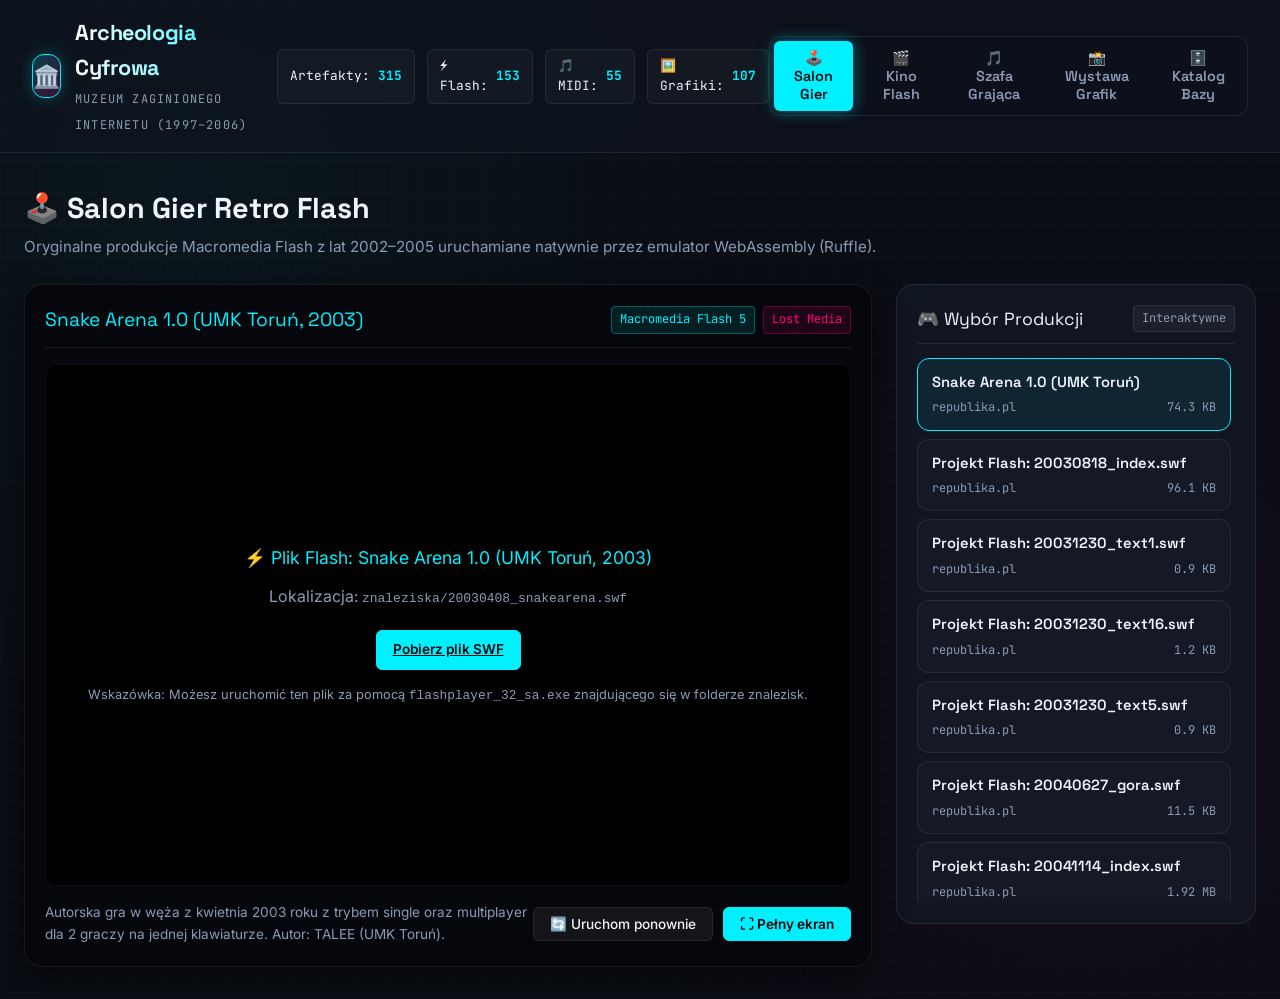
==== index.html @ de964e5b "feat: Inicjalizacja Muzeum Archeologii Cyfrowej (1997-2006)" ====
<!DOCTYPE html>
<html lang="pl">
<head>
  <meta charset="UTF-8">
  <meta name="viewport" content="width=device-width, initial-scale=1.0">
  <title>🏛️ Muzeum Archeologii Cyfrowej (1997–2006)</title>
  <link rel="stylesheet" href="muzeum.css">
  
  <!-- Ruffle: WebAssembly Flash Player Emulator -->
  <script src="https://unpkg.com/@ruffle-rs/ruffle"></script>
  
  <!-- Magenta HTML MIDI Player -->
  <script src="https://cdn.jsdelivr.net/combine/npm/tone@14.7.58,npm/@magenta/music@1.23.1/es6/core.js,npm/html-midi-player@1.4.0"></script>
  
  <!-- Zbiory i Logika Muzeum -->
  <script src="muzeum_data.js"></script>
  <script src="muzeum.js" defer></script>
</head>
<body>

  <!-- Nagłówek Aplikacji -->
  <header class="app-header">
    <div class="brand">
      <div class="brand-icon">🏛️</div>
      <div class="brand-text">
        <h1>Archeologia Cyfrowa</h1>
        <span>Muzeum Zaginionego Internetu (1997–2006)</span>
      </div>
    </div>

    <!-- Pasek Statystyk -->
    <div class="stats-bar">
      <div class="stat-chip">Artefakty: <strong id="stat-total">315</strong></div>
      <div class="stat-chip">⚡ Flash: <strong id="stat-swf">154</strong></div>
      <div class="stat-chip">🎵 MIDI: <strong id="stat-midi">55</strong></div>
      <div class="stat-chip">🖼️ Grafiki: <strong id="stat-img">107</strong></div>
    </div>

    <!-- Nawigacja po Skrzydłach Muzeum -->
    <nav class="museum-nav">
      <button class="nav-btn active" data-tab="tab-arcade">🕹️ Salon Gier</button>
      <button class="nav-btn" data-tab="tab-cinema">🎬 Kino Flash</button>
      <button class="nav-btn" data-tab="tab-jukebox">🎵 Szafa Grająca</button>
      <button class="nav-btn" data-tab="tab-gallery">📸 Wystawa Grafik</button>
      <button class="nav-btn" data-tab="tab-catalog">🗄️ Katalog Bazy</button>
    </nav>
  </header>

  <!-- Główny Kontener Wystaw -->
  <main class="container">

    <!-- 1. SALON GIER FLASH -->
    <section id="tab-arcade" class="museum-section active">
      <div class="section-header">
        <div>
          <h2>🕹️ Salon Gier Retro Flash</h2>
          <p>Oryginalne produkcje Macromedia Flash z lat 2002–2005 uruchamiane natywnie przez emulator WebAssembly (Ruffle).</p>
        </div>
      </div>

      <div class="player-layout">
        <div class="stage-wrapper">
          <div class="stage-header">
            <div class="stage-title">
              <span id="current-stage-title">Snake Arena 1.0 (UMK Toruń, 2003)</span>
            </div>
            <div class="stage-badges">
              <span class="badge badge-arcade">Macromedia Flash 5</span>
              <span class="badge badge-lost">Lost Media</span>
            </div>
          </div>

          <div class="stage-view">
            <div id="ruffle-container"></div>
          </div>

          <div class="stage-controls">
            <div id="current-stage-desc" style="font-size: 0.85rem; color: var(--text-muted); max-width: 60%;">
              Autorska gra w węża z kwietnia 2003 roku z trybem single oraz multiplayer dla 2 graczy na jednej klawiaturze. Autor: TALEE (UMK Toruń).
            </div>
            <div class="btn-group">
              <button id="btn-restart-swf" class="btn-action">🔄 Uruchom ponownie</button>
              <button id="btn-fullscreen-swf" class="btn-action btn-primary">⛶ Pełny ekran</button>
            </div>
          </div>
        </div>

        <!-- Boczna Lista Wyboru Gier i Projektów -->
        <div class="drawer-panel">
          <div class="drawer-header">
            <span>🎮 Wybór Produkcji</span>
            <span class="badge">Interaktywne</span>
          </div>
          <div id="arcade-playlist" class="item-list"></div>
        </div>
      </div>
    </section>

    <!-- 2. KINO FLASH -->
    <section id="tab-cinema" class="museum-section">
      <div class="section-header">
        <div>
          <h2>🎬 Kino Animacji i Prezentacji Flash</h2>
          <p>Historyczne etiudy, kreskówki amatorskie i prezentacje multimedialne z polskiego internetu (Republika / Webpark).</p>
        </div>
      </div>

      <div class="drawer-panel" style="height: auto; max-height: none;">
        <div class="drawer-header">
          <span>📽️ Zbiór Animacji i Etiud</span>
          <span class="badge">Kliknij, aby odtworzyć w Salonie</span>
        </div>
        <div id="cinema-playlist" style="display: grid; grid-template-columns: repeat(auto-fill, minmax(280px, 1fr)); gap: 12px; padding: 12px 0;"></div>
      </div>
    </section>

    <!-- 3. SZAFA GRAJĄCA MIDI -->
    <section id="tab-jukebox" class="museum-section">
      <div class="section-header">
        <div>
          <h2>🎵 Szafa Grająca MIDI (1994–2006)</h2>
          <p>Ocalone kompozycje polskiego internetu oraz kultowe tematy filmowe i syntetyczne z serwerów GeoCities i Polboxa.</p>
        </div>
      </div>

      <div class="jukebox-layout">
        <!-- Odtwarzacz Kasetowy -->
        <div class="jukebox-deck">
          <div class="cassette-visualizer">
            <div class="cassette-label">
              <h3 id="current-midi-title">Nine Inch Nails – Closer (Warren Rice 1994)</h3>
              <p id="current-midi-meta">GeoCities SunsetStrip • Roland SCC-1 • 69.6 KB</p>
            </div>
            <div class="cassette-reels">
              <div class="reel"></div>
              <div class="reel"></div>
            </div>
          </div>

          <!-- Miernik VU -->
          <div class="vu-meter">
            <div class="vu-bar"></div><div class="vu-bar"></div><div class="vu-bar"></div><div class="vu-bar"></div>
            <div class="vu-bar"></div><div class="vu-bar"></div><div class="vu-bar"></div><div class="vu-bar"></div>
            <div class="vu-bar"></div><div class="vu-bar"></div><div class="vu-bar"></div><div class="vu-bar"></div>
            <div class="vu-bar"></div><div class="vu-bar"></div><div class="vu-bar"></div><div class="vu-bar"></div>
            <div class="vu-bar"></div><div class="vu-bar"></div><div class="vu-bar"></div><div class="vu-bar"></div>
          </div>

          <!-- Kontrolki Audio -->
          <div class="audio-controls">
            <button id="btn-play-midi" class="btn-ctrl btn-play-big" title="Odtwarzaj / Pauza">▶</button>
            <a id="btn-download-midi" href="#" download class="btn-ctrl" title="Pobierz plik .MID na dysk">💾</a>
          </div>

          <!-- Komponent HTML MIDI Player Magenta -->
          <div style="width: 100%; max-width: 480px; margin-top: 10px;">
            <midi-player id="embedded-midi-player" sound-font="https://storage.googleapis.com/magentadata/js/soundfonts/sgm_plus" style="width: 100%; filter: invert(0.9) hue-rotate(180deg);"></midi-player>
          </div>
        </div>

        <!-- Lista Utworów MIDI -->
        <div class="drawer-panel">
          <div class="drawer-header">
            <span>🎼 Lista Ścieżek Dźwiękowych</span>
            <span class="badge">55 Utworów</span>
          </div>
          <div id="jukebox-playlist" class="item-list"></div>
        </div>
      </div>
    </section>

    <!-- 4. WYSTAWA GRAFIK -->
    <section id="tab-gallery" class="museum-section">
      <div class="section-header">
        <div>
          <h2>📸 Wystawa Fotografii i Digital Art (1998–2006)</h2>
          <p>Osobiste archiwa fotograficzne, unikatowe layouty oraz grafiki z epoki modemów dial-up.</p>
        </div>
      </div>

      <div id="gallery-grid" class="gallery-grid"></div>
    </section>

    <!-- 5. GŁÓWNY KATALOG BAZY -->
    <section id="tab-catalog" class="museum-section">
      <div class="section-header">
        <div>
          <h2>🗄️ Kompletne Archiwum Znalezisk</h2>
          <p>Wszystkie 315 zabezpieczonych obiektów binarnych z możliwością natychmiastowego przeszukiwania i filtrowania.</p>
        </div>
        <div id="catalog-count" style="font-family: var(--font-mono); font-size: 0.85rem; color: var(--neon-cyan);"></div>
      </div>

      <!-- Filtry tabeli -->
      <div class="catalog-filter-bar">
        <input type="text" id="catalog-search" class="search-input" placeholder="🔍 Szukaj po nazwie, domenie, autorze lub opisie...">
        <select id="filter-format" class="select-filter">
          <option value="all">Wszystkie Formaty</option>
          <option value="SWF">⚡ Flash (SWF)</option>
          <option value="MIDI">🎵 Muzyka (MIDI)</option>
          <option value="GIF">🎞️ Animacje (GIF)</option>
          <option value="JPEG">🖼️ Obrazy (JPEG)</option>
        </select>
        <select id="filter-domain" class="select-filter">
          <option value="all">Wszystkie Domeny</option>
          <option value="republika.pl">republika.pl</option>
          <option value="webpark.pl">webpark.pl</option>
          <option value="free.polbox.pl">free.polbox.pl</option>
          <option value="geocities.com">geocities.com</option>
        </select>
      </div>

      <!-- Tabela danych -->
      <div class="table-wrapper">
        <table class="data-table">
          <thead>
            <tr>
              <th>Format</th>
              <th>Plik i Opis</th>
              <th>Rozmiar</th>
              <th>Data Archiwizacji</th>
              <th>Domena</th>
              <th>Archiwum</th>
            </tr>
          </thead>
          <tbody id="catalog-table-body"></tbody>
        </table>
      </div>
    </section>

  </main>

  <!-- Modal Lightbox dla Grafik -->
  <div id="lightbox-modal" class="lightbox-modal">
    <div class="lightbox-content">
      <div class="lightbox-body">
        <img id="lightbox-img" src="" alt="Powiększenie">
      </div>
      <div class="lightbox-footer">
        <div>
          <h3 id="lightbox-title" style="font-family: var(--font-heading); font-size: 1.1rem; color: var(--neon-cyan);"></h3>
          <p id="lightbox-meta" style="font-family: var(--font-mono); font-size: 0.8rem; color: var(--text-muted);"></p>
        </div>
        <div class="btn-group">
          <a id="lightbox-orig" href="#" target="_blank" class="btn-action">Źródłowy URL</a>
          <button id="lightbox-close" class="btn-action btn-primary">Zamknij</button>
        </div>
      </div>
    </div>
  </div>

</body>
</html>
---- muzeum.css ----
/* Muzeum Archeologii Cyfrowej: Modern Retro-Cyberpunk Design System */
@import url('https://fonts.googleapis.com/css2?family=Inter:wght@300;400;500;600;700&family=JetBrains+Mono:wght@400;500;700&family=Space+Grotesk:wght@500;600;700&display=swap');

:root {
  --bg-main: #0a0d14;
  --bg-card: rgba(18, 24, 38, 0.75);
  --bg-card-hover: rgba(26, 35, 56, 0.85);
  --bg-glass: rgba(15, 20, 32, 0.65);
  --border-subtle: rgba(255, 255, 255, 0.08);
  --border-accent: rgba(0, 240, 255, 0.35);
  --border-active: #00f0ff;
  
  --neon-cyan: #00f0ff;
  --neon-magenta: #ff007f;
  --neon-amber: #ffb800;
  --neon-green: #00ff66;
  --neon-purple: #9d4edd;
  
  --text-main: #f0f4fc;
  --text-muted: #8b9bb4;
  --text-dim: #54647c;
  
  --font-heading: 'Space Grotesk', sans-serif;
  --font-body: 'Inter', sans-serif;
  --font-mono: 'JetBrains Mono', monospace;
  
  --radius-sm: 6px;
  --radius-md: 12px;
  --radius-lg: 18px;
  --shadow-glow: 0 0 20px rgba(0, 240, 255, 0.15);
  --shadow-card: 0 10px 30px rgba(0, 0, 0, 0.5);
  --transition: all 0.25s cubic-bezier(0.16, 1, 0.3, 1);
}

* {
  box-sizing: border-box;
  margin: 0;
  padding: 0;
}

body {
  background-color: var(--bg-main);
  background-image: 
    radial-gradient(circle at 15% 20%, rgba(0, 240, 255, 0.04) 0%, transparent 40%),
    radial-gradient(circle at 85% 70%, rgba(255, 0, 127, 0.04) 0%, transparent 40%),
    linear-gradient(rgba(255, 255, 255, 0.015) 1px, transparent 1px),
    linear-gradient(90deg, rgba(255, 255, 255, 0.015) 1px, transparent 1px);
  background-size: 100% 100%, 100% 100%, 32px 32px, 32px 32px;
  color: var(--text-main);
  font-family: var(--font-body);
  line-height: 1.6;
  min-height: 100vh;
  overflow-x: hidden;
}

/* Scrollbar */
::-webkit-scrollbar {
  width: 8px;
  height: 8px;
}
::-webkit-scrollbar-track {
  background: var(--bg-main);
}
::-webkit-scrollbar-thumb {
  background: #202b40;
  border-radius: 4px;
}
::-webkit-scrollbar-thumb:hover {
  background: var(--neon-cyan);
}

/* App Header */
header.app-header {
  backdrop-filter: blur(16px);
  -webkit-backdrop-filter: blur(16px);
  background: var(--bg-glass);
  border-bottom: 1px solid var(--border-subtle);
  position: sticky;
  top: 0;
  z-index: 100;
  padding: 16px 32px;
  display: flex;
  justify-content: space-between;
  align-items: center;
}

.brand {
  display: flex;
  align-items: center;
  gap: 14px;
}

.brand-icon {
  width: 44px;
  height: 44px;
  background: linear-gradient(135deg, rgba(0, 240, 255, 0.2), rgba(255, 0, 127, 0.2));
  border: 1px solid var(--neon-cyan);
  border-radius: var(--radius-md);
  display: flex;
  align-items: center;
  justify-content: center;
  font-size: 22px;
  box-shadow: 0 0 15px rgba(0, 240, 255, 0.25);
}

.brand-text h1 {
  font-family: var(--font-heading);
  font-size: 1.35rem;
  font-weight: 700;
  letter-spacing: -0.02em;
  background: linear-gradient(90deg, #ffffff, var(--neon-cyan));
  -webkit-background-clip: text;
  -webkit-text-fill-color: transparent;
}

.brand-text span {
  font-family: var(--font-mono);
  font-size: 0.75rem;
  color: var(--text-muted);
  text-transform: uppercase;
  letter-spacing: 0.1em;
}

/* Stats Pill Bar */
.stats-bar {
  display: flex;
  gap: 12px;
}

.stat-chip {
  background: rgba(255, 255, 255, 0.03);
  border: 1px solid var(--border-subtle);
  border-radius: var(--radius-sm);
  padding: 6px 12px;
  display: flex;
  align-items: center;
  gap: 8px;
  font-family: var(--font-mono);
  font-size: 0.8rem;
}

.stat-chip strong {
  color: var(--neon-cyan);
  font-weight: 700;
}

/* Main Navigation */
nav.museum-nav {
  display: flex;
  gap: 8px;
  background: rgba(14, 18, 28, 0.8);
  padding: 4px;
  border-radius: var(--radius-md);
  border: 1px solid var(--border-subtle);
}

.nav-btn {
  background: transparent;
  border: none;
  color: var(--text-muted);
  padding: 8px 16px;
  font-family: var(--font-heading);
  font-size: 0.9rem;
  font-weight: 600;
  border-radius: var(--radius-sm);
  cursor: pointer;
  display: flex;
  align-items: center;
  gap: 8px;
  transition: var(--transition);
}

.nav-btn:hover {
  color: var(--text-main);
  background: rgba(255, 255, 255, 0.05);
}

.nav-btn.active {
  color: #0a0d14;
  background: var(--neon-cyan);
  box-shadow: 0 0 16px rgba(0, 240, 255, 0.4);
}

/* Main Container */
main.container {
  max-width: 1440px;
  margin: 0 auto;
  padding: 32px 24px;
}

/* Section Container */
.museum-section {
  display: none;
  animation: fadeIn 0.3s ease-out;
}

.museum-section.active {
  display: block;
}

@keyframes fadeIn {
  from { opacity: 0; transform: translateY(8px); }
  to { opacity: 1; transform: translateY(0); }
}

/* Section Header */
.section-header {
  margin-bottom: 24px;
  display: flex;
  justify-content: space-between;
  align-items: flex-end;
}

.section-header h2 {
  font-family: var(--font-heading);
  font-size: 1.8rem;
  color: var(--text-main);
  display: flex;
  align-items: center;
  gap: 12px;
}

.section-header p {
  color: var(--text-muted);
  font-size: 0.95rem;
  margin-top: 4px;
}

/* Arcade / Cinema Layout */
.player-layout {
  display: grid;
  grid-template-columns: 1fr 360px;
  gap: 24px;
}

@media (max-width: 1024px) {
  .player-layout {
    grid-template-columns: 1fr;
  }
}

.stage-wrapper {
  background: #05070c;
  border: 1px solid var(--border-subtle);
  border-radius: var(--radius-lg);
  padding: 20px;
  display: flex;
  flex-direction: column;
  box-shadow: var(--shadow-card);
  position: relative;
  overflow: hidden;
}

.stage-header {
  display: flex;
  justify-content: space-between;
  align-items: center;
  margin-bottom: 16px;
  padding-bottom: 12px;
  border-bottom: 1px solid var(--border-subtle);
}

.stage-title {
  font-family: var(--font-heading);
  font-size: 1.2rem;
  color: var(--neon-cyan);
  display: flex;
  align-items: center;
  gap: 8px;
}

.stage-badges {
  display: flex;
  gap: 8px;
}

.badge {
  font-family: var(--font-mono);
  font-size: 0.75rem;
  padding: 3px 8px;
  border-radius: 4px;
  background: rgba(255, 255, 255, 0.05);
  border: 1px solid var(--border-subtle);
  color: var(--text-muted);
}

.badge-arcade {
  background: rgba(0, 240, 255, 0.1);
  color: var(--neon-cyan);
  border-color: rgba(0, 240, 255, 0.3);
}

.badge-lost {
  background: rgba(255, 0, 127, 0.1);
  color: var(--neon-magenta);
  border-color: rgba(255, 0, 127, 0.3);
}

.stage-view {
  width: 100%;
  min-height: 480px;
  background: #000000;
  border-radius: var(--radius-md);
  display: flex;
  align-items: center;
  justify-content: center;
  position: relative;
  overflow: hidden;
  border: 1px solid rgba(255, 255, 255, 0.05);
}

#ruffle-container {
  width: 100%;
  height: 520px;
  display: flex;
  align-items: center;
  justify-content: center;
}

ruffle-player {
  width: 100%;
  height: 100%;
}

.stage-controls {
  margin-top: 16px;
  display: flex;
  justify-content: space-between;
  align-items: center;
}

.btn-group {
  display: flex;
  gap: 10px;
}

.btn-action {
  background: rgba(255, 255, 255, 0.06);
  border: 1px solid var(--border-subtle);
  color: var(--text-main);
  padding: 8px 16px;
  font-family: var(--font-body);
  font-size: 0.85rem;
  font-weight: 500;
  border-radius: var(--radius-sm);
  cursor: pointer;
  display: inline-flex;
  align-items: center;
  gap: 8px;
  transition: var(--transition);
}

.btn-action:hover {
  background: rgba(0, 240, 255, 0.15);
  border-color: var(--neon-cyan);
  color: var(--neon-cyan);
}

.btn-primary {
  background: var(--neon-cyan);
  color: #05070c;
  font-weight: 600;
  border-color: var(--neon-cyan);
}

.btn-primary:hover {
  background: #4ef5ff;
  color: #05070c;
  box-shadow: 0 0 15px rgba(0, 240, 255, 0.4);
}

/* Playlist / Drawer Panel */
.drawer-panel {
  background: var(--bg-card);
  border: 1px solid var(--border-subtle);
  border-radius: var(--radius-lg);
  padding: 20px;
  display: flex;
  flex-direction: column;
  height: 640px;
}

.drawer-header {
  font-family: var(--font-heading);
  font-size: 1.1rem;
  margin-bottom: 14px;
  padding-bottom: 10px;
  border-bottom: 1px solid var(--border-subtle);
  display: flex;
  justify-content: space-between;
  align-items: center;
}

.item-list {
  overflow-y: auto;
  display: flex;
  flex-direction: column;
  gap: 8px;
  flex: 1;
  padding-right: 4px;
}

.list-card {
  background: rgba(255, 255, 255, 0.02);
  border: 1px solid var(--border-subtle);
  border-radius: var(--radius-md);
  padding: 12px 14px;
  cursor: pointer;
  transition: var(--transition);
  display: flex;
  flex-direction: column;
  gap: 4px;
}

.list-card:hover {
  background: var(--bg-card-hover);
  border-color: rgba(0, 240, 255, 0.3);
  transform: translateX(3px);
}

.list-card.active {
  background: rgba(0, 240, 255, 0.08);
  border-color: var(--neon-cyan);
}

.list-card-title {
  font-family: var(--font-heading);
  font-size: 0.92rem;
  font-weight: 600;
  color: var(--text-main);
  white-space: nowrap;
  overflow: hidden;
  text-overflow: ellipsis;
}

.list-card-meta {
  font-family: var(--font-mono);
  font-size: 0.75rem;
  color: var(--text-muted);
  display: flex;
  justify-content: space-between;
}

/* Jukebox Component */
.jukebox-layout {
  display: grid;
  grid-template-columns: 1fr 380px;
  gap: 24px;
}

@media (max-width: 1024px) {
  .jukebox-layout {
    grid-template-columns: 1fr;
  }
}

.jukebox-deck {
  background: linear-gradient(180deg, #121826 0%, #0c101a 100%);
  border: 1px solid var(--border-subtle);
  border-radius: var(--radius-lg);
  padding: 32px;
  display: flex;
  flex-direction: column;
  align-items: center;
  box-shadow: var(--shadow-card);
}

.cassette-visualizer {
  width: 100%;
  max-width: 480px;
  height: 180px;
  background: #080b12;
  border: 2px solid #202b40;
  border-radius: 14px;
  margin-bottom: 28px;
  padding: 20px;
  display: flex;
  flex-direction: column;
  justify-content: space-between;
  box-shadow: inset 0 0 30px rgba(0, 0, 0, 0.8), 0 0 20px rgba(0, 240, 255, 0.05);
  position: relative;
}

.cassette-reels {
  display: flex;
  justify-content: space-around;
  align-items: center;
  margin-top: 10px;
}

.reel {
  width: 64px;
  height: 64px;
  border-radius: 50%;
  background: radial-gradient(circle, #ffffff 15%, #1a2233 16%, #0d121c 60%, #ffffff 61%, #0d121c 65%);
  border: 3px solid #334460;
  position: relative;
  transition: transform 0.1s linear;
}

.reel.spinning {
  animation: spin 3s linear infinite;
}

@keyframes spin {
  from { transform: rotate(0deg); }
  to { transform: rotate(360deg); }
}

.cassette-label {
  background: rgba(255, 184, 0, 0.1);
  border: 1px dashed rgba(255, 184, 0, 0.4);
  border-radius: 6px;
  padding: 8px 14px;
  text-align: center;
}

.cassette-label h3 {
  font-family: var(--font-heading);
  font-size: 1rem;
  color: var(--neon-amber);
  white-space: nowrap;
  overflow: hidden;
  text-overflow: ellipsis;
}

.cassette-label p {
  font-family: var(--font-mono);
  font-size: 0.75rem;
  color: var(--text-muted);
}

.vu-meter {
  display: flex;
  gap: 4px;
  height: 24px;
  width: 100%;
  max-width: 480px;
  align-items: flex-end;
  margin-bottom: 24px;
}

.vu-bar {
  flex: 1;
  background: #141c2c;
  border-radius: 2px;
  height: 20%;
  transition: height 0.15s ease;
}

.vu-bar.active {
  background: linear-gradient(0deg, var(--neon-green) 0%, var(--neon-amber) 70%, var(--neon-magenta) 100%);
  box-shadow: 0 0 8px rgba(0, 255, 102, 0.4);
}

.audio-controls {
  display: flex;
  gap: 16px;
  margin-bottom: 24px;
}

.btn-ctrl {
  width: 52px;
  height: 52px;
  border-radius: 50%;
  background: rgba(255, 255, 255, 0.05);
  border: 1px solid var(--border-subtle);
  color: var(--text-main);
  font-size: 1.2rem;
  cursor: pointer;
  display: flex;
  align-items: center;
  justify-content: center;
  transition: var(--transition);
}

.btn-ctrl:hover {
  background: rgba(0, 240, 255, 0.2);
  border-color: var(--neon-cyan);
  color: var(--neon-cyan);
  transform: scale(1.08);
}

.btn-play-big {
  width: 64px;
  height: 64px;
  background: var(--neon-cyan);
  color: #0a0d14;
  font-size: 1.5rem;
  border: none;
}

.btn-play-big:hover {
  background: #4ef5ff;
  color: #0a0d14;
  box-shadow: 0 0 25px rgba(0, 240, 255, 0.5);
}

/* Gallery Grid */
.gallery-grid {
  display: grid;
  grid-template-columns: repeat(auto-fill, minmax(260px, 1fr));
  gap: 20px;
}

.gallery-card {
  background: var(--bg-card);
  border: 1px solid var(--border-subtle);
  border-radius: var(--radius-md);
  overflow: hidden;
  cursor: pointer;
  transition: var(--transition);
  display: flex;
  flex-direction: column;
}

.gallery-card:hover {
  border-color: var(--neon-cyan);
  transform: translateY(-4px);
  box-shadow: var(--shadow-glow);
}

.gallery-thumb-wrap {
  width: 100%;
  height: 180px;
  background: #06080e;
  display: flex;
  align-items: center;
  justify-content: center;
  overflow: hidden;
  position: relative;
}

.gallery-thumb-wrap img {
  max-width: 100%;
  max-height: 100%;
  object-fit: contain;
  transition: transform 0.3s ease;
}

.gallery-card:hover .gallery-thumb-wrap img {
  transform: scale(1.05);
}

.gallery-info {
  padding: 14px;
  display: flex;
  flex-direction: column;
  gap: 4px;
}

.gallery-title {
  font-family: var(--font-heading);
  font-size: 0.95rem;
  font-weight: 600;
  white-space: nowrap;
  overflow: hidden;
  text-overflow: ellipsis;
}

.gallery-meta {
  font-family: var(--font-mono);
  font-size: 0.75rem;
  color: var(--text-muted);
  display: flex;
  justify-content: space-between;
}

/* Catalog Table View */
.catalog-filter-bar {
  display: flex;
  gap: 16px;
  margin-bottom: 20px;
  flex-wrap: wrap;
}

.search-input {
  flex: 1;
  min-width: 260px;
  background: rgba(255, 255, 255, 0.03);
  border: 1px solid var(--border-subtle);
  border-radius: var(--radius-sm);
  padding: 10px 16px;
  color: var(--text-main);
  font-family: var(--font-body);
  font-size: 0.9rem;
}

.search-input:focus {
  outline: none;
  border-color: var(--neon-cyan);
  box-shadow: 0 0 10px rgba(0, 240, 255, 0.2);
}

.select-filter {
  background: #121826;
  border: 1px solid var(--border-subtle);
  border-radius: var(--radius-sm);
  padding: 10px 14px;
  color: var(--text-main);
  font-family: var(--font-body);
  font-size: 0.85rem;
  cursor: pointer;
}

.table-wrapper {
  background: var(--bg-card);
  border: 1px solid var(--border-subtle);
  border-radius: var(--radius-lg);
  overflow-x: auto;
}

table.data-table {
  width: 100%;
  border-collapse: collapse;
  text-align: left;
  font-size: 0.88rem;
}

table.data-table th {
  background: rgba(255, 255, 255, 0.03);
  padding: 14px 18px;
  font-family: var(--font-heading);
  font-weight: 600;
  color: var(--text-muted);
  border-bottom: 1px solid var(--border-subtle);
}

table.data-table td {
  padding: 12px 18px;
  border-bottom: 1px solid rgba(255, 255, 255, 0.03);
  color: var(--text-main);
}

table.data-table tr:hover td {
  background: rgba(0, 240, 255, 0.03);
}

/* Lightbox Modal */
.lightbox-modal {
  display: none;
  position: fixed;
  inset: 0;
  background: rgba(5, 7, 12, 0.9);
  backdrop-filter: blur(12px);
  z-index: 200;
  align-items: center;
  justify-content: center;
  padding: 24px;
}

.lightbox-modal.active {
  display: flex;
}

.lightbox-content {
  background: #0f1524;
  border: 1px solid var(--border-accent);
  border-radius: var(--radius-lg);
  max-width: 900px;
  width: 100%;
  max-height: 90vh;
  display: flex;
  flex-direction: column;
  overflow: hidden;
  box-shadow: 0 0 50px rgba(0, 240, 255, 0.2);
}

.lightbox-body {
  flex: 1;
  background: #000;
  display: flex;
  align-items: center;
  justify-content: center;
  overflow: hidden;
  padding: 20px;
}

.lightbox-body img {
  max-width: 100%;
  max-height: 60vh;
  object-fit: contain;
}

.lightbox-footer {
  padding: 18px 24px;
  background: #121826;
  border-top: 1px solid var(--border-subtle);
  display: flex;
  justify-content: space-between;
  align-items: center;
}
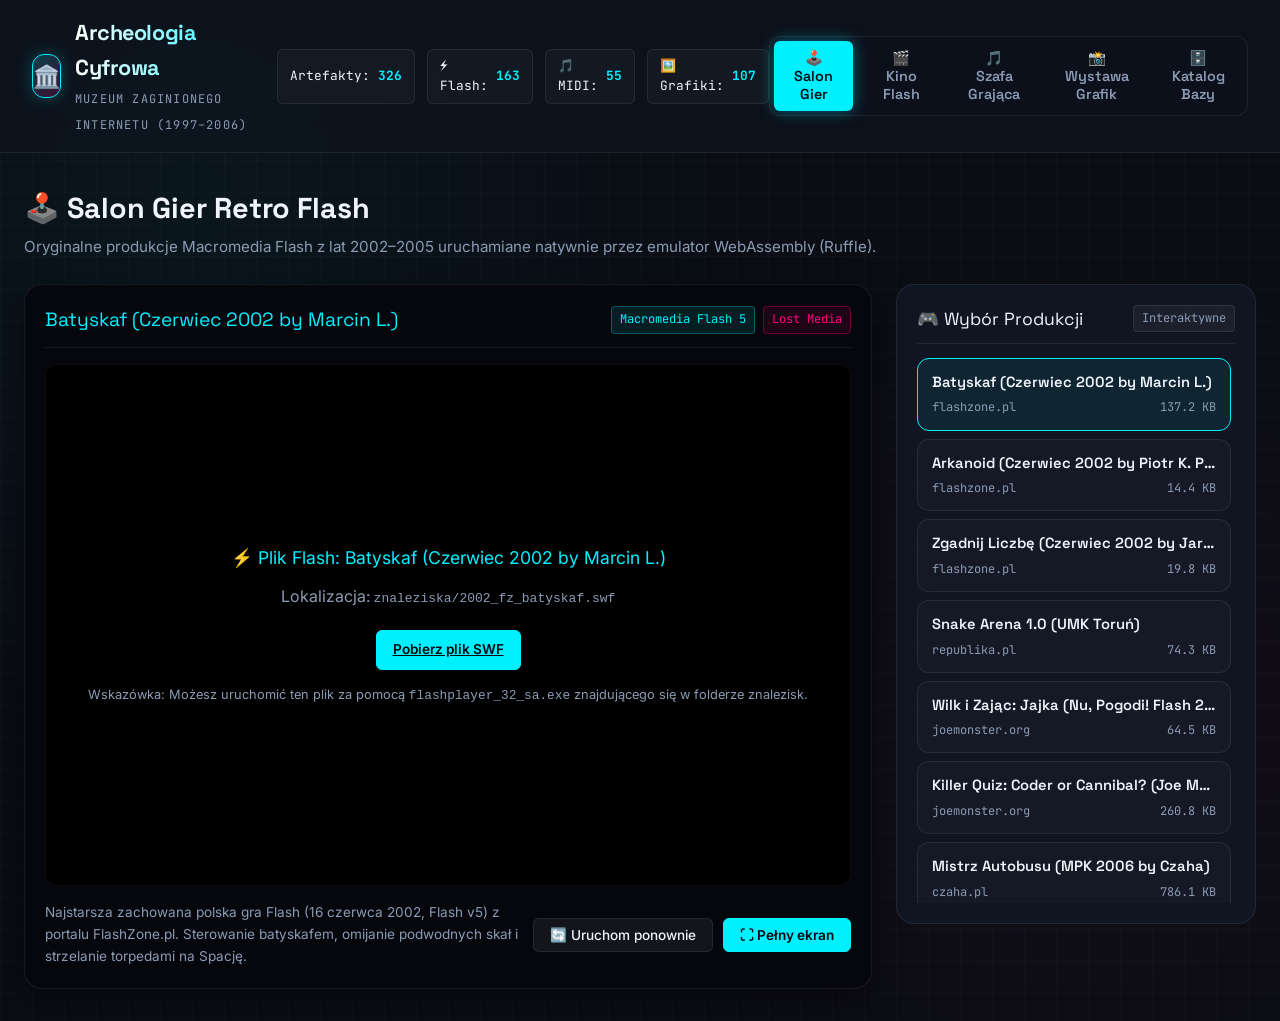
==== commit 1c384510: "feat: Historyczny przelom - ocalono najstarsze polskie gry Flash z czerwca 2002 roku (Batyskaf, Arka" ====
--- a/index.html
+++ b/index.html
@@ -62,7 +62,7 @@
         <div class="stage-wrapper">
           <div class="stage-header">
             <div class="stage-title">
-              <span id="current-stage-title">Snake Arena 1.0 (UMK Toruń, 2003)</span>
+              <span id="current-stage-title">Batyskaf (Czerwiec 2002 by Marcin L.)</span>
             </div>
             <div class="stage-badges">
               <span class="badge badge-arcade">Macromedia Flash 5</span>
@@ -76,7 +76,7 @@
 
           <div class="stage-controls">
             <div id="current-stage-desc" style="font-size: 0.85rem; color: var(--text-muted); max-width: 60%;">
-              Autorska gra w węża z kwietnia 2003 roku z trybem single oraz multiplayer dla 2 graczy na jednej klawiaturze. Autor: TALEE (UMK Toruń).
+              Najstarsza zachowana polska gra Flash (16 czerwca 2002, Flash v5) z portalu FlashZone.pl. Sterowanie batyskafem, omijanie podwodnych skał i strzelanie torpedami na Spację.
             </div>
             <div class="btn-group">
               <button id="btn-restart-swf" class="btn-action">🔄 Uruchom ponownie</button>
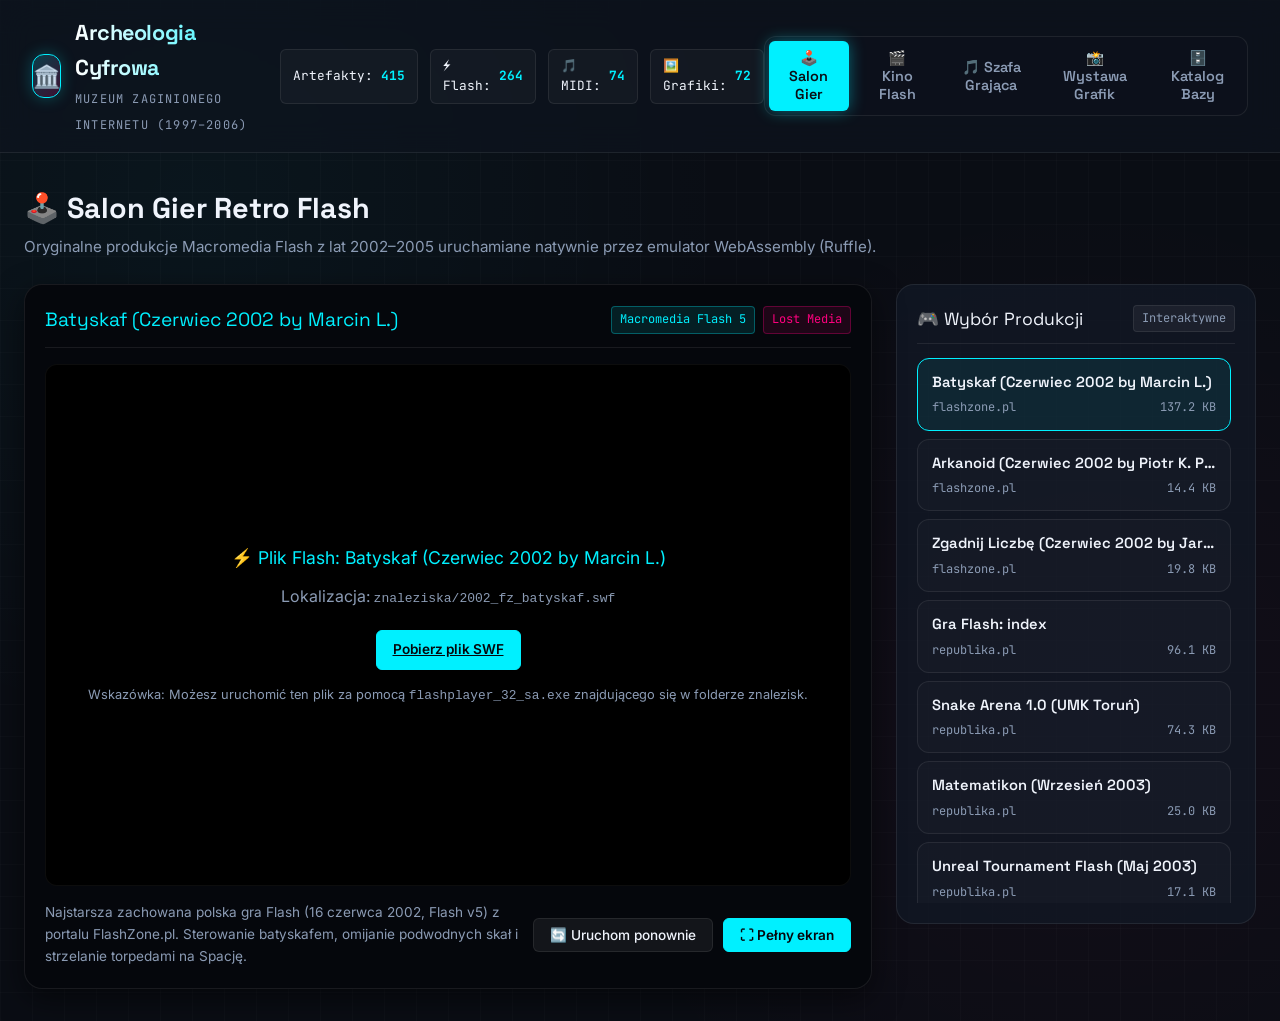
==== commit dacc7991: "fix: calkowite usuniecie baby.mid, sextremalna_katapulta i adminerot oraz dodanie cache-bustera w UI" ====
--- a/index.html
+++ b/index.html
@@ -13,8 +13,8 @@
   <script src="https://cdn.jsdelivr.net/combine/npm/tone@14.7.58,npm/@magenta/music@1.23.1/es6/core.js,npm/html-midi-player@1.4.0"></script>
   
   <!-- Zbiory i Logika Muzeum -->
-  <script src="muzeum_data.js"></script>
-  <script src="muzeum.js" defer></script>
+  <script src="muzeum_data.js?v=20261014_2020"></script>
+  <script src="muzeum.js?v=20261014_2020" defer></script>
 </head>
 <body>
 
